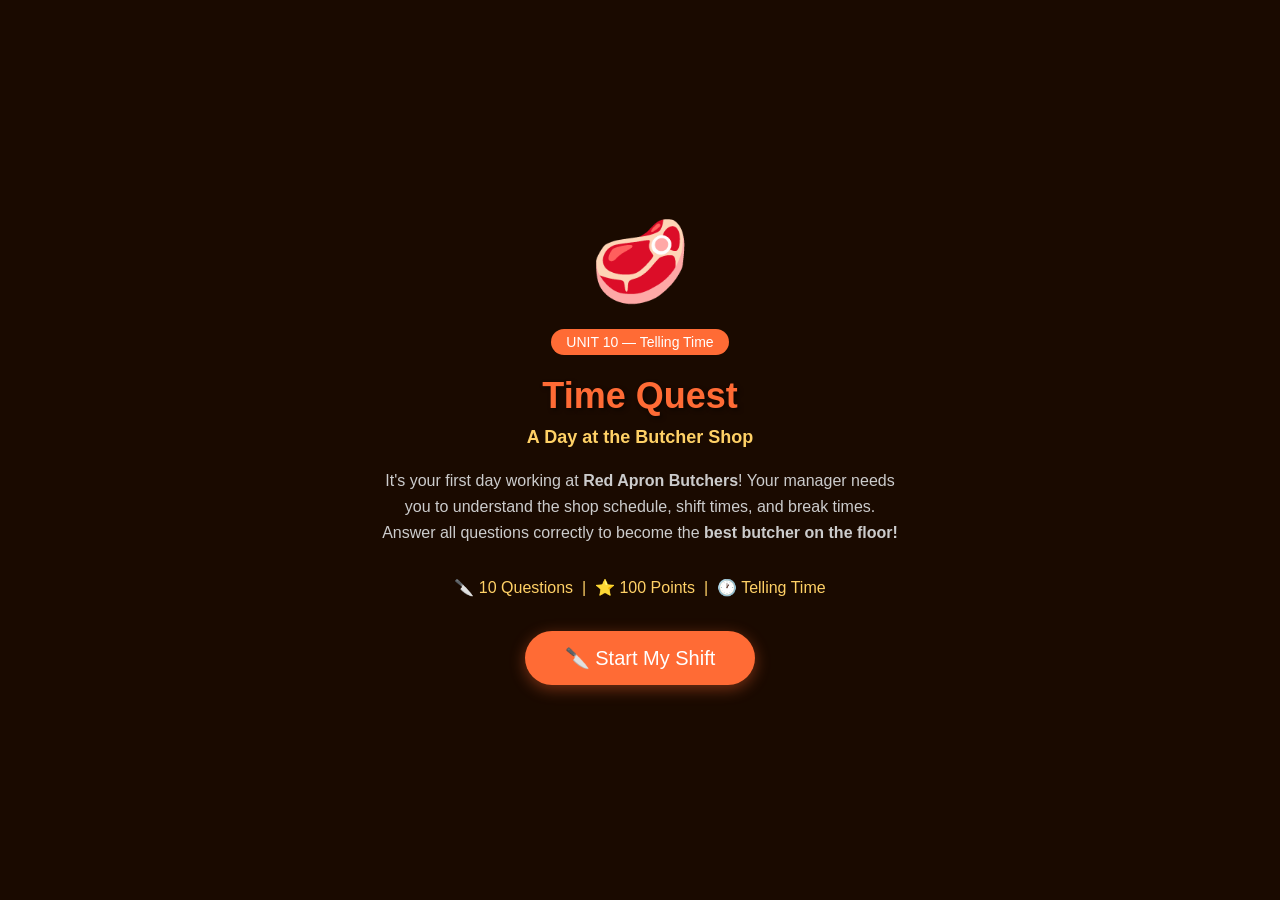
==== index.html @ 3d608dba "Create index.html first" ====
<!DOCTYPE html>
<html lang="en">
<head>
  <meta charset="UTF-8">
  <meta name="viewport" content="width=device-width, initial-scale=1.0">
  <title>Time Quest: The Butcher Shop</title>
  <style>
    * {
      margin: 0;
      padding: 0;
      box-sizing: border-box;
    }

    body {
      font-family: 'Segoe UI', Arial, sans-serif;
      background: #1a0a00;
      min-height: 100vh;
      display: flex;
      align-items: center;
      justify-content: center;
    }

    /* ── START SCREEN ── */
    #start-screen {
      text-align: center;
      color: white;
      padding: 40px;
      max-width: 600px;
    }

    .butcher-icon {
      font-size: 80px;
      margin-bottom: 20px;
      animation: bounce 1.5s infinite;
    }

    @keyframes bounce {
      0%, 100% { transform: translateY(0); }
      50%       { transform: translateY(-10px); }
    }

    #start-screen h1 {
      font-size: 36px;
      color: #ff6b35;
      text-shadow: 2px 2px 4px rgba(0,0,0,0.5);
      margin-bottom: 10px;
    }

    #start-screen h2 {
      font-size: 18px;
      color: #ffd166;
      margin-bottom: 20px;
    }

    .unit-badge {
      background: #ff6b35;
      color: white;
      padding: 5px 15px;
      border-radius: 20px;
      font-size: 14px;
      display: inline-block;
      margin-bottom: 20px;
    }

    #start-screen p {
      font-size: 16px;
      color: #ccc;
      margin-bottom: 30px;
      line-height: 1.6;
    }

    .start-btn {
      background: #ff6b35;
      color: white;
      border: none;
      padding: 15px 40px;
      font-size: 20px;
      border-radius: 30px;
      cursor: pointer;
      transition: all 0.3s;
      box-shadow: 0 4px 15px rgba(255,107,53,0.4);
    }

    .start-btn:hover {
      background: #e85d2a;
      transform: scale(1.05);
    }

    /* ── GAME SCREEN ── */
    #game-screen {
      display: none;
      width: 100%;
      max-width: 750px;
      padding: 20px;
    }

    .top-bar {
      display: flex;
      justify-content: space-between;
      align-items: center;
      margin-bottom: 20px;
    }

    .score-box {
      background: #ff6b35;
      color: white;
      padding: 8px 18px;
      border-radius: 20px;
      font-size: 16px;
      font-weight: bold;
    }

    .progress-box {
      color: #ffd166;
      font-size: 15px;
    }

    /* progress bar */
    .progress-bar-bg {
      width: 100%;
      background: #3d1a00;
      border-radius: 10px;
      height: 10px;
      margin-bottom: 20px;
    }

    .progress-bar-fill {
      height: 10px;
      background: linear-gradient(to right, #ff6b35, #ffd166);
      border-radius: 10px;
      transition: width 0.4s ease;
    }

    /* main card */
    .card {
      background: white;
      border-radius: 20px;
      padding: 30px;
      box-shadow: 0 8px 30px rgba(0,0,0,0.4);
    }

    .scene-label {
      background: #fff3ed;
      color: #ff6b35;
      font-size: 13px;
      font-weight: bold;
      padding: 4px 12px;
      border-radius: 10px;
      display: inline-block;
      margin-bottom: 15px;
      text-transform: uppercase;
      letter-spacing: 1px;
    }

    .scene-title {
      font-size: 22px;
      font-weight: bold;
      color: #1a0a00;
      margin-bottom: 20px;
    }

    /* character dialogue */
    .dialogue-box {
      display: flex;
      align-items: flex-start;
      gap: 15px;
      background: #fff8f5;
      border-left: 5px solid #ff6b35;
      border-radius: 12px;
      padding: 15px 20px;
      margin-bottom: 20px;
    }

    .avatar {
      font-size: 40px;
      flex-shrink: 0;
    }

    .dialogue-content {
      flex: 1;
    }

    .speaker-name {
      font-weight: bold;
      color: #ff6b35;
      font-size: 14px;
      margin-bottom: 5px;
    }

    .dialogue-text {
      font-size: 17px;
      color: #333;
      line-height: 1.5;
    }

    /* question */
    .question-text {
      font-size: 19px;
      font-weight: bold;
      color: #1a0a00;
      margin-bottom: 18px;
    }

    /* options */
    .options-grid {
      display: grid;
      gap: 12px;
    }

    .option-btn {
      background: #f0f4ff;
      border: 2px solid #d0d8f0;
      border-radius: 12px;
      padding: 14px 18px;
      font-size: 16px;
      color: #333;
      cursor: pointer;
      text-align: left;
      transition: all 0.2s;
      display: flex;
      align-items: center;
      gap: 12px;
    }

    .option-btn:hover:not(:disabled) {
      background: #fff3ed;
      border-color: #ff6b35;
      transform: translateX(4px);
    }

    .option-letter {
      background: #d0d8f0;
      color: #555;
      width: 30px;
      height: 30px;
      border-radius: 50%;
      display: flex;
      align-items: center;
      justify-content: center;
      font-weight: bold;
      font-size: 14px;
      flex-shrink: 0;
      transition: all 0.2s;
    }

    .option-btn.correct {
      background: #e8faf0;
      border-color: #22c55e;
    }

    .option-btn.correct .option-letter {
      background: #22c55e;
      color: white;
    }

    .option-btn.wrong {
      background: #fef2f2;
      border-color: #ef4444;
    }

    .option-btn.wrong .option-letter {
      background: #ef4444;
      color: white;
    }

    /* feedback */
    .feedback-box {
      margin-top: 18px;
      padding: 14px 18px;
      border-radius: 12px;
      font-size: 16px;
      font-weight: bold;
      display: none;
    }

    .feedback-box.correct {
      background: #e8faf0;
      color: #16a34a;
      border: 2px solid #22c55e;
    }

    .feedback-box.wrong {
      background: #fef2f2;
      color: #dc2626;
      border: 2px solid #ef4444;
    }

    /* next button */
    .next-btn {
      margin-top: 20px;
      background: #ff6b35;
      color: white;
      border: none;
      padding: 13px 35px;
      font-size: 17px;
      border-radius: 25px;
      cursor: pointer;
      display: none;
      transition: all 0.3s;
      box-shadow: 0 4px 12px rgba(255,107,53,0.3);
    }

    .next-btn:hover {
      background: #e85d2a;
      transform: scale(1.03);
    }

    /* ── FINAL SCREEN ── */
    #final-screen {
      display: none;
      text-align: center;
      color: white;
      padding: 40px 20px;
      max-width: 600px;
    }

    .trophy {
      font-size: 80px;
      margin-bottom: 20px;
    }

    #final-screen h1 {
      font-size: 32px;
      color: #ffd166;
      margin-bottom: 10px;
    }

    .final-score-circle {
      width: 130px;
      height: 130px;
      background: #ff6b35;
      border-radius: 50%;
      display: flex;
      flex-direction: column;
      align-items: center;
      justify-content: center;
      margin: 20px auto;
      box-shadow: 0 4px 20px rgba(255,107,53,0.5);
    }

    .final-score-number {
      font-size: 42px;
      font-weight: bold;
      color: white;
      line-height: 1;
    }

    .final-score-label {
      font-size: 13px;
      color: #ffe0d0;
    }

    .result-message {
      font-size: 20px;
      color: #ffd166;
      margin: 20px 0;
      font-weight: bold;
    }

    .result-detail {
      font-size: 16px;
      color: #ccc;
      margin-bottom: 30px;
      line-height: 1.6;
    }

    .play-again-btn {
      background: #ff6b35;
      color: white;
      border: none;
      padding: 14px 40px;
      font-size: 18px;
      border-radius: 30px;
      cursor: pointer;
      transition: all 0.3s;
      box-shadow: 0 4px 15px rgba(255,107,53,0.4);
    }

    .play-again-btn:hover {
      background: #e85d2a;
      transform: scale(1.05);
    }

    /* star rating */
    .stars {
      font-size: 40px;
      margin: 10px 0;
    }
  </style>
</head>
<body>

  <!-- ══════════════════════════════════
       START SCREEN
  ══════════════════════════════════ -->
  <div id="start-screen">
    <div class="butcher-icon">🥩</div>
    <div class="unit-badge">UNIT 10 — Telling Time</div>
    <h1>Time Quest</h1>
    <h2>A Day at the Butcher Shop</h2>
    <p>
      It's your first day working at <strong>Red Apron Butchers</strong>!
      Your manager needs you to understand the shop schedule,
      shift times, and break times. Answer all questions correctly
      to become the <strong>best butcher on the floor!</strong>
    </p>
    <p style="color:#ffd166; margin-bottom:30px;">
      🔪 10 Questions &nbsp;|&nbsp; ⭐ 100 Points &nbsp;|&nbsp; 🕐 Telling Time
    </p>
    <button class="start-btn" onclick="startGame()">
      🔪 Start My Shift
    </button>
  </div>

  <!-- ══════════════════════════════════
       GAME SCREEN
  ══════════════════════════════════ -->
  <div id="game-screen">
    <div class="top-bar">
      <div class="score-box">⭐ Score: <span id="score-display">0</span></div>
      <div class="progress-box">Question <span id="q-num">1</span> of 10</div>
    </div>
    <div class="progress-bar-bg">
      <div class="progress-bar-fill" id="progress-fill" style="width:0%"></div>
    </div>
    <div class="card">
      <div class="scene-label" id="scene-label"></div>
      <div class="scene-title" id="scene-title"></div>
      <div class="dialogue-box">
        <div class="avatar" id="avatar"></div>
        <div class="dialogue-content">
          <div class="speaker-name" id="speaker-name"></div>
          <div class="dialogue-text" id="dialogue-text"></div>
        </div>
      </div>
      <div class="question-text" id="question-text"></div>
      <div class="options-grid" id="options-container"></div>
      <div class="feedback-box" id="feedback-box"></div>
      <button class="next-btn" id="next-btn" onclick="nextQuestion()">
        Next ➜
      </button>
    </div>
  </div>

  <!-- ══════════════════════════════════
       FINAL SCREEN
  ══════════════════════════════════ -->
  <div id="final-screen">
    <div class="trophy" id="trophy-icon">🏆</div>
    <h1>Shift Complete!</h1>
    <div class="stars" id="stars-display"></div>
    <div class="final-score-circle">
      <div class="final-score-number" id="final-score-number">0</div>
      <div class="final-score-label">out of 100</div>
    </div>
    <div class="result-message" id="result-message"></div>
    <div class="result-detail" id="result-detail"></div>
    <button class="play-again-btn" onclick="restartGame()">
      🔄 Work Another Shift
    </button>
  </div>

  <!-- ══════════════════════════════════
       JAVASCRIPT
  ══════════════════════════════════ -->
  <script>
    const gameData = [
      {
        sceneLabel: "🔪 Scene 1 — Arriving at Work",
        title: "Your First Morning",
        avatar: "👨‍🍳",
        speaker: "Manager Dave",
        dialogue: "Good morning! What time do you start your shift today?",
        question: "Choose the BEST answer.",
        options: [
          "I start at six o'clock in the morning.",
          "I start very early time.",
          "I start at the butcher shop.",
          "I am starting now please."
        ],
        correct: 0,
        feedbackCorrect: "✅ Great answer! Always say the time clearly.",
        feedbackWrong: "❌ Not quite. Say the time clearly: 'I start at six o'clock in the morning.'"
      },
      {
        sceneLabel: "🔪 Scene 2 — End of Shift",
        title: "Planning Your Day",
        avatar: "👨‍🍳",
        speaker: "Manager Dave",
        dialogue: "You start at six o'clock. You finish at two thirty in the afternoon. How long is your shift?",
        question: "How long is the shift?",
        options: [
          "Six hours",
          "Eight hours and thirty minutes",
          "Ten hours",
          "Two hours"
        ],
        correct: 1,
        feedbackCorrect: "✅ Correct! From 6:00 AM to 2:30 PM is eight and a half hours.",
        feedbackWrong: "❌ Count again. From 6:00 AM to 2:30 PM is eight hours and thirty minutes."
      },
      {
        sceneLabel: "☕ Scene 3 — Break Time",
        title: "First Break",
        avatar: "👩‍🍳",
        speaker: "Coworker Lisa",
        dialogue: "Hey! What time is our first break?",
        question: "Choose the BEST answer.",
        options: [
          "Our break is very nice.",
          "We have a break at nine thirty.",
          "Break at work now.",
          "I don't know the break."
        ],
        correct: 1,
        feedbackCorrect: "✅ Perfect! 'We have a break at nine thirty' is very clear.",
        feedbackWrong: "❌ Try again. Say: 'We have a break at nine thirty.'"
      },
      {
        sceneLabel: "☕ Scene 4 — Break Length",
        title: "How Long Is the Break?",
        avatar: "👩‍🍳",
        speaker: "Coworker Lisa",
        dialogue: "How long is the break?",
        question: "Choose the BEST answer.",
        options: [
          "The break is very short.",
          "Break is fifteen minutes long.",
          "It is fifteen minutes.",
          "I finish break now."
        ],
        correct: 2,
        feedbackCorrect: "✅ Correct! 'It is fifteen minutes' is the best answer.",
        feedbackWrong: "❌ The best answer is: 'It is fifteen minutes.'"
      },
      {
        sceneLabel: "🍖 Scene 5 — Lunch Break",
        title: "Lunchtime Schedule",
        avatar: "👨‍🍳",
        speaker: "Manager Dave",
        dialogue: "Lunch break starts at twelve o'clock. It is thirty minutes. What time do you go back to work?",
        question: "What time does lunch finish?",
        options: [
          "Twelve thirty",
          "One o'clock",
          "Twelve fifteen",
          "Two o'clock"
        ],
        correct: 0,
        feedbackCorrect: "✅ That's right! 12:00 plus 30 minutes is twelve thirty.",
        feedbackWrong: "❌ Think again. 12:00 plus 30 minutes is twelve thirty."
      },
      {
        sceneLabel: "🕐 Scene 6 — Time Vocabulary",
        title: "Reading the Clock",
        avatar: "📋",
        speaker: "Shop Sign",
        dialogue: "The shop opens at half past seven in the morning.",
        question: "What time does the shop open?",
        options: [
          "7:15",
          "7:45",
          "7:30",
          "8:00"
        ],
        correct: 2,
        feedbackCorrect: "✅ Correct! Half past seven means 7:30.",
        feedbackWrong: "❌ Remember: half past seven = 7:30."
      },
      {
        sceneLabel: "🕐 Scene 7 — Time Vocabulary",
        title: "Closing Time",
        avatar: "📋",
        speaker: "Shop Sign",
        dialogue: "The butcher shop closes at quarter to six in the evening.",
        question: "What time does the shop close?",
        options: [
          "6:15",
          "5:45",
          "6:45",
          "5:15"
        ],
        correct: 1,
        feedbackCorrect: "✅ Correct! Quarter to six means 5:45.",
        feedbackWrong: "❌ Remember: quarter to six = 5:45. (15 minutes before 6:00)"
      },
      {
        sceneLabel: "⏰ Scene 8 — Being On Time",
        title: "Don't Be Late!",
        avatar: "👨‍🍳",
        speaker: "Manager Dave",
        dialogue: "Please do not be late tomorrow. The morning shift starts at six o'clock sharp.",
        question: "What is the BEST reply?",
        options: [
          "Don't worry, I am always on time.",
          "OK I come maybe.",
          "Six is very early time.",
          "I will try to come."
        ],
        correct: 0,
        feedbackCorrect: "✅ Excellent! 'Don't worry, I am always on time' sounds very professional.",
        feedbackWrong: "❌ The best reply is: 'Don't worry, I am always on time.'"
      },
      {
        sceneLabel: "🔄 Scene 9 — Afternoon Shift",
        title: "Shift Change",
        avatar: "👩‍🍳",
        speaker: "Coworker Lisa",
        dialogue: "I work the afternoon shift today. I start at two thirty and finish at ten o'clock at night.",
        question: "What shift does Lisa work?",
        options: [
          "Morning shift",
          "Night shift",
          "Afternoon shift",
          "Overtime shift"
        ],
        correct: 2,
        feedbackCorrect: "✅ Correct! Lisa works the afternoon shift.",
        feedbackWrong: "❌ Listen carefully. Lisa said 'I work the afternoon shift.'"
      },
      {
        sceneLabel: "💪 Scene 10 — Overtime",
        title: "Working Extra Hours",
        avatar: "👨‍🍳",
        speaker: "Manager Dave",
        dialogue: "We are very busy today. Can you work overtime? You finish at two thirty, but can you stay until four o'clock?",
        question: "How much overtime will you work?",
        options: [
          "Thirty minutes",
          "Two hours",
          "One hour",
          "One hour and thirty minutes"
        ],
        correct: 3,
        feedbackCorrect: "✅ Correct! From 2:30 to 4:00 is one hour and thirty minutes of overtime.",
        feedbackWrong: "❌ Count again. From 2:30 PM to 4:00 PM is one hour and thirty minutes."
      }
    ];

    let currentQuestion = 0;
    let score = 0;

    function startGame() {
      document.getElementById("start-screen").style.display = "none";
      document.getElementById("game-screen").style.display = "block";
      loadQuestion();
    }

    function loadQuestion() {
      const data = gameData[currentQuestion];

      // update top bar
      document.getElementById("score-display").textContent = score;
      document.getElementById("q-num").textContent = currentQuestion + 1;
      document.getElementById("progress-fill").style.width =
        (currentQuestion / gameData.length * 100) + "%";

      // fill card
      document.getElementById("scene-label").textContent = data.sceneLabel;
      document.getElementById("scene-title").textContent = data.title;
      document.getElementById("avatar").textContent = data.avatar;
      document.getElementById("speaker-name").textContent = data.speaker;
      document.getElementById("dialogue-text").textContent = data.dialogue;
      document.getElementById("question-text").textContent = data.question;

      // clear old state
      document.getElementById("feedback-box").style.display = "none";
      document.getElementById("feedback-box").className = "feedback-box";
      document.getElementById("next-btn").style.display = "none";

      // build options
      const container = document.getElementById("options-container");
      container.innerHTML = "";
      const letters = ["A", "B", "C", "D"];
      data.options.forEach((opt, i) => {
        const btn = document.createElement("button");
        btn.className = "option-btn";
        btn.innerHTML = `
          <span class="option-letter">${letters[i]}</span>
          <span>${opt}</span>
        `;
        btn.onclick = () => checkAnswer(i);
        container.appendChild(btn);
      });
    }

    function checkAnswer(selected) {
      const data = gameData[currentQuestion];
      const buttons = document.querySelectorAll(".option-btn");

      // disable all buttons
      buttons.forEach(btn => btn.disabled = true);

      // highlight correct and wrong
      buttons[data.correct].classList.add("correct");
      if (selected !== data.correct) {
        buttons[selected].classList.add("wrong");
      }

      // feedback
      const feedbackBox = document.getElementById("feedback-box");
      feedbackBox.style.display = "block";

      if (selected === data.correct) {
        feedbackBox.textContent = data.feedbackCorrect;
        feedbackBox.className = "feedback-box correct";
        score += 10;
        document.getElementById("score-display").textContent = score;
      } else {
        feedbackBox.textContent = data.feedbackWrong;
        feedbackBox.className = "feedback-box wrong";
      }

      // show next button
      document.getElementById("next-btn").style.display = "inline-block";

      // last question label
      if (currentQuestion === gameData.length - 1) {
        document.getElementById("next-btn").textContent = "See My Results 🏆";
      } else {
        document.getElementById("next-btn").textContent = "Next ➜";
      }
    }

    function nextQuestion() {
      currentQuestion++;
      if (currentQuestion < gameData.length) {
        loadQuestion();
      } else {
        showFinalScreen();
      }
    }

    function showFinalScreen() {
      document.getElementById("game-screen").style.display = "none";
      document.getElementById("final-screen").style.display = "block";

      document.getElementById("final-score-number").textContent = score;

      let trophy, stars, message, detail;

      if (score === 100) {
        trophy   = "🏆";
        stars    = "⭐⭐⭐";
        message  = "Perfect Score! You are the Master Butcher!";
        detail   = "You know all your shift times, break times, and time expressions perfectly. Your manager is very impressed!";
      } else if (score >= 80) {
        trophy   = "🥇";
        stars    = "⭐⭐⭐";
        message  = "Excellent! You are always on time!";
        detail   = "Great work! You understand shift times and time expressions very well. Keep it up!";
      } else if (score >= 60) {
        trophy   = "🥈";
        stars    = "⭐⭐";
        message  = "Good job! You are getting better!";
        detail   = "You know most of the time vocabulary. Review 'half past', 'quarter to', and break times.";
      } else if (score >= 40) {
        trophy   = "🥉";
        stars    = "⭐";
        message  = "Keep practicing! You can do it!";
        detail   = "Review the time expressions in Unit 10. Pay attention to o'clock, half past, and quarter to.";
      } else {
        trophy   = "🔪";
        stars    = "";
        message  = "Don't give up! Try again!";
        detail   = "Go back and study Unit 10 time expressions. Then play again — you will improve!";
      }

      document.getElementById("trophy-icon").textContent   = trophy;
      document.getElementById("stars-display").textContent = stars;
      document.getElementById("result-message").textContent = message;
      document.getElementById("result-detail").textContent  = detail;
    }

    function restartGame() {
      currentQuestion = 0;
      score           = 0;
      document.getElementById("final-screen").style.display  = "none";
      document.getElementById("game-screen").style.display   = "block";
      loadQuestion();
    }
  </script>
</body>
</html>
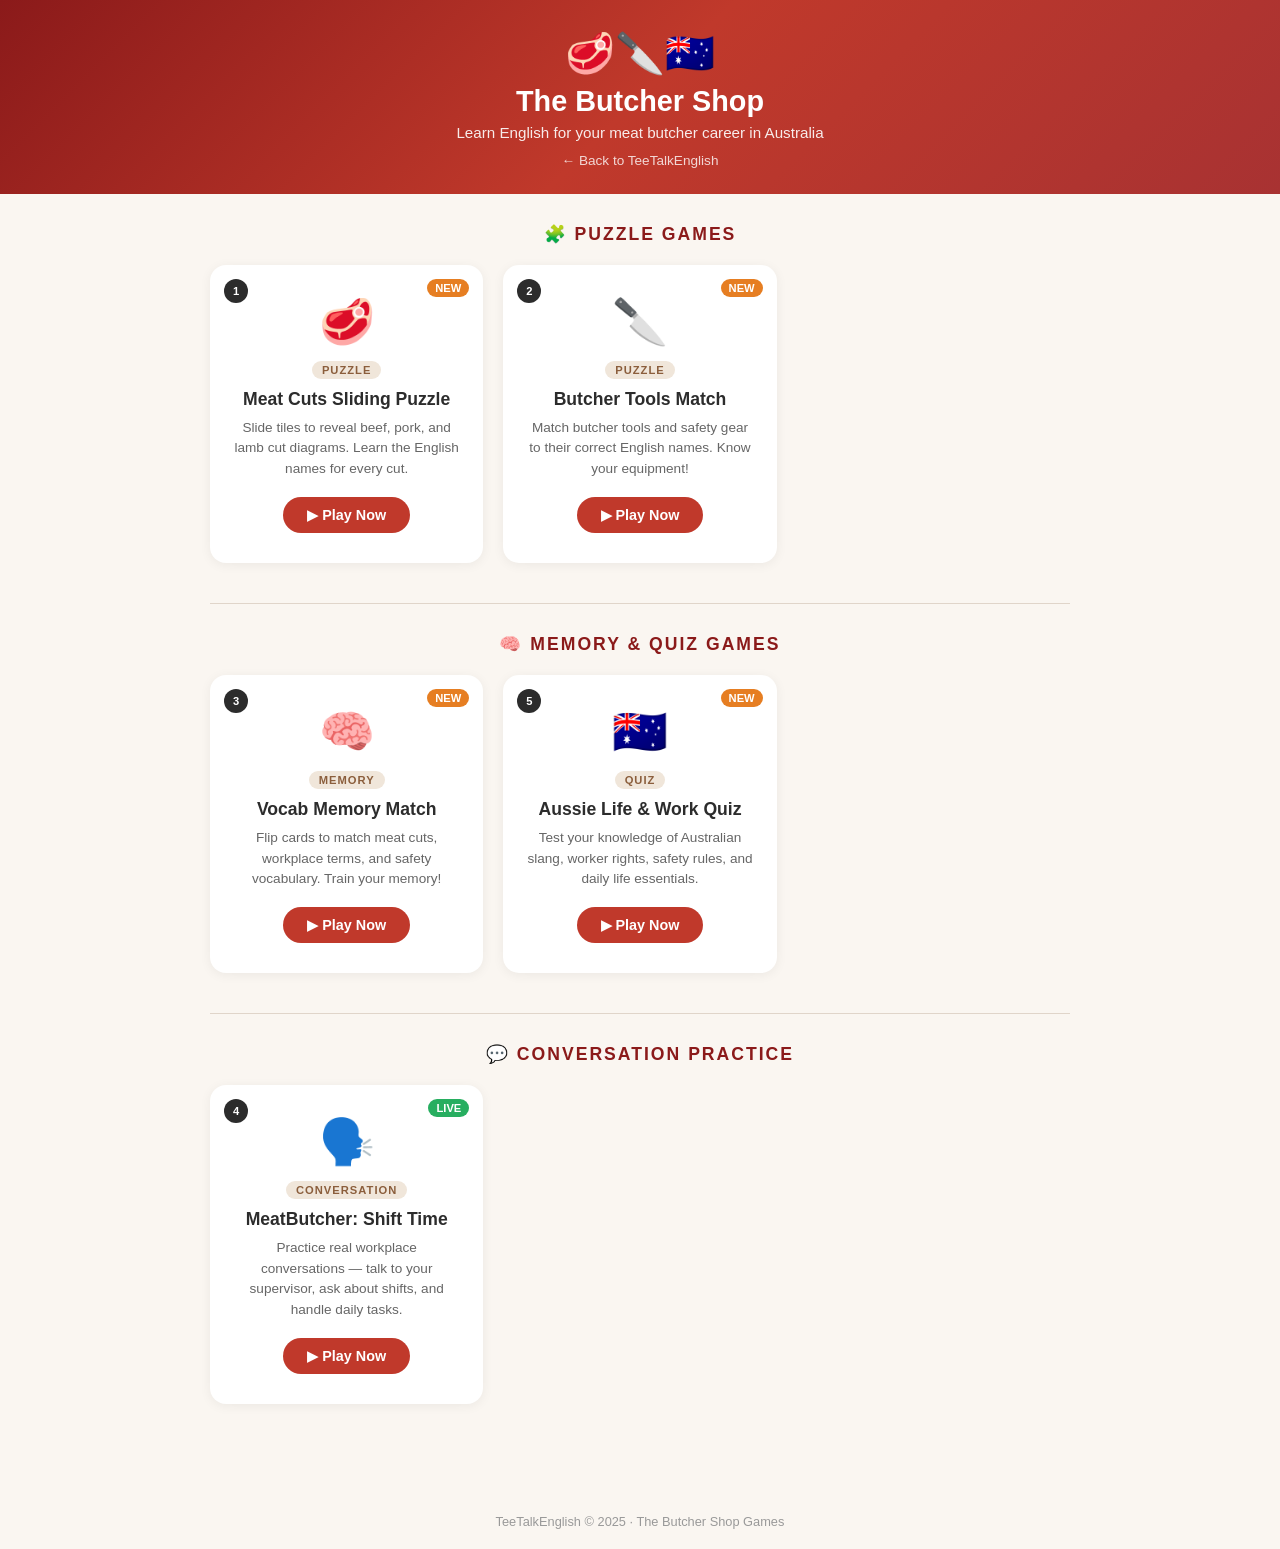
==== commit 031b0865: "add game1 meat cut beef pork lamb" ====
--- a/index.html
+++ b/index.html
@@ -3,782 +3,105 @@
 <head>
   <meta charset="UTF-8">
   <meta name="viewport" content="width=device-width, initial-scale=1.0">
-  <title>Time Quest: The Butcher Shop</title>
-  <style>
-    * {
-      margin: 0;
-      padding: 0;
-      box-sizing: border-box;
-    }
-
-    body {
-      font-family: 'Segoe UI', Arial, sans-serif;
-      background: #1a0a00;
-      min-height: 100vh;
-      display: flex;
-      align-items: center;
-      justify-content: center;
-    }
-
-    /* ── START SCREEN ── */
-    #start-screen {
-      text-align: center;
-      color: white;
-      padding: 40px;
-      max-width: 600px;
-    }
-
-    .butcher-icon {
-      font-size: 80px;
-      margin-bottom: 20px;
-      animation: bounce 1.5s infinite;
-    }
-
-    @keyframes bounce {
-      0%, 100% { transform: translateY(0); }
-      50%       { transform: translateY(-10px); }
-    }
-
-    #start-screen h1 {
-      font-size: 36px;
-      color: #ff6b35;
-      text-shadow: 2px 2px 4px rgba(0,0,0,0.5);
-      margin-bottom: 10px;
-    }
-
-    #start-screen h2 {
-      font-size: 18px;
-      color: #ffd166;
-      margin-bottom: 20px;
-    }
-
-    .unit-badge {
-      background: #ff6b35;
-      color: white;
-      padding: 5px 15px;
-      border-radius: 20px;
-      font-size: 14px;
-      display: inline-block;
-      margin-bottom: 20px;
-    }
-
-    #start-screen p {
-      font-size: 16px;
-      color: #ccc;
-      margin-bottom: 30px;
-      line-height: 1.6;
-    }
-
-    .start-btn {
-      background: #ff6b35;
-      color: white;
-      border: none;
-      padding: 15px 40px;
-      font-size: 20px;
-      border-radius: 30px;
-      cursor: pointer;
-      transition: all 0.3s;
-      box-shadow: 0 4px 15px rgba(255,107,53,0.4);
-    }
-
-    .start-btn:hover {
-      background: #e85d2a;
-      transform: scale(1.05);
-    }
-
-    /* ── GAME SCREEN ── */
-    #game-screen {
-      display: none;
-      width: 100%;
-      max-width: 750px;
-      padding: 20px;
-    }
-
-    .top-bar {
-      display: flex;
-      justify-content: space-between;
-      align-items: center;
-      margin-bottom: 20px;
-    }
-
-    .score-box {
-      background: #ff6b35;
-      color: white;
-      padding: 8px 18px;
-      border-radius: 20px;
-      font-size: 16px;
-      font-weight: bold;
-    }
-
-    .progress-box {
-      color: #ffd166;
-      font-size: 15px;
-    }
-
-    /* progress bar */
-    .progress-bar-bg {
-      width: 100%;
-      background: #3d1a00;
-      border-radius: 10px;
-      height: 10px;
-      margin-bottom: 20px;
-    }
-
-    .progress-bar-fill {
-      height: 10px;
-      background: linear-gradient(to right, #ff6b35, #ffd166);
-      border-radius: 10px;
-      transition: width 0.4s ease;
-    }
-
-    /* main card */
-    .card {
-      background: white;
-      border-radius: 20px;
-      padding: 30px;
-      box-shadow: 0 8px 30px rgba(0,0,0,0.4);
-    }
-
-    .scene-label {
-      background: #fff3ed;
-      color: #ff6b35;
-      font-size: 13px;
-      font-weight: bold;
-      padding: 4px 12px;
-      border-radius: 10px;
-      display: inline-block;
-      margin-bottom: 15px;
-      text-transform: uppercase;
-      letter-spacing: 1px;
-    }
-
-    .scene-title {
-      font-size: 22px;
-      font-weight: bold;
-      color: #1a0a00;
-      margin-bottom: 20px;
-    }
-
-    /* character dialogue */
-    .dialogue-box {
-      display: flex;
-      align-items: flex-start;
-      gap: 15px;
-      background: #fff8f5;
-      border-left: 5px solid #ff6b35;
-      border-radius: 12px;
-      padding: 15px 20px;
-      margin-bottom: 20px;
-    }
-
-    .avatar {
-      font-size: 40px;
-      flex-shrink: 0;
-    }
-
-    .dialogue-content {
-      flex: 1;
-    }
-
-    .speaker-name {
-      font-weight: bold;
-      color: #ff6b35;
-      font-size: 14px;
-      margin-bottom: 5px;
-    }
-
-    .dialogue-text {
-      font-size: 17px;
-      color: #333;
-      line-height: 1.5;
-    }
-
-    /* question */
-    .question-text {
-      font-size: 19px;
-      font-weight: bold;
-      color: #1a0a00;
-      margin-bottom: 18px;
-    }
-
-    /* options */
-    .options-grid {
-      display: grid;
-      gap: 12px;
-    }
-
-    .option-btn {
-      background: #f0f4ff;
-      border: 2px solid #d0d8f0;
-      border-radius: 12px;
-      padding: 14px 18px;
-      font-size: 16px;
-      color: #333;
-      cursor: pointer;
-      text-align: left;
-      transition: all 0.2s;
-      display: flex;
-      align-items: center;
-      gap: 12px;
-    }
-
-    .option-btn:hover:not(:disabled) {
-      background: #fff3ed;
-      border-color: #ff6b35;
-      transform: translateX(4px);
-    }
-
-    .option-letter {
-      background: #d0d8f0;
-      color: #555;
-      width: 30px;
-      height: 30px;
-      border-radius: 50%;
-      display: flex;
-      align-items: center;
-      justify-content: center;
-      font-weight: bold;
-      font-size: 14px;
-      flex-shrink: 0;
-      transition: all 0.2s;
-    }
-
-    .option-btn.correct {
-      background: #e8faf0;
-      border-color: #22c55e;
-    }
-
-    .option-btn.correct .option-letter {
-      background: #22c55e;
-      color: white;
-    }
-
-    .option-btn.wrong {
-      background: #fef2f2;
-      border-color: #ef4444;
-    }
-
-    .option-btn.wrong .option-letter {
-      background: #ef4444;
-      color: white;
-    }
-
-    /* feedback */
-    .feedback-box {
-      margin-top: 18px;
-      padding: 14px 18px;
-      border-radius: 12px;
-      font-size: 16px;
-      font-weight: bold;
-      display: none;
-    }
-
-    .feedback-box.correct {
-      background: #e8faf0;
-      color: #16a34a;
-      border: 2px solid #22c55e;
-    }
-
-    .feedback-box.wrong {
-      background: #fef2f2;
-      color: #dc2626;
-      border: 2px solid #ef4444;
-    }
-
-    /* next button */
-    .next-btn {
-      margin-top: 20px;
-      background: #ff6b35;
-      color: white;
-      border: none;
-      padding: 13px 35px;
-      font-size: 17px;
-      border-radius: 25px;
-      cursor: pointer;
-      display: none;
-      transition: all 0.3s;
-      box-shadow: 0 4px 12px rgba(255,107,53,0.3);
-    }
-
-    .next-btn:hover {
-      background: #e85d2a;
-      transform: scale(1.03);
-    }
-
-    /* ── FINAL SCREEN ── */
-    #final-screen {
-      display: none;
-      text-align: center;
-      color: white;
-      padding: 40px 20px;
-      max-width: 600px;
-    }
-
-    .trophy {
-      font-size: 80px;
-      margin-bottom: 20px;
-    }
-
-    #final-screen h1 {
-      font-size: 32px;
-      color: #ffd166;
-      margin-bottom: 10px;
-    }
-
-    .final-score-circle {
-      width: 130px;
-      height: 130px;
-      background: #ff6b35;
-      border-radius: 50%;
-      display: flex;
-      flex-direction: column;
-      align-items: center;
-      justify-content: center;
-      margin: 20px auto;
-      box-shadow: 0 4px 20px rgba(255,107,53,0.5);
-    }
-
-    .final-score-number {
-      font-size: 42px;
-      font-weight: bold;
-      color: white;
-      line-height: 1;
-    }
-
-    .final-score-label {
-      font-size: 13px;
-      color: #ffe0d0;
-    }
-
-    .result-message {
-      font-size: 20px;
-      color: #ffd166;
-      margin: 20px 0;
-      font-weight: bold;
-    }
-
-    .result-detail {
-      font-size: 16px;
-      color: #ccc;
-      margin-bottom: 30px;
-      line-height: 1.6;
-    }
-
-    .play-again-btn {
-      background: #ff6b35;
-      color: white;
-      border: none;
-      padding: 14px 40px;
-      font-size: 18px;
-      border-radius: 30px;
-      cursor: pointer;
-      transition: all 0.3s;
-      box-shadow: 0 4px 15px rgba(255,107,53,0.4);
-    }
-
-    .play-again-btn:hover {
-      background: #e85d2a;
-      transform: scale(1.05);
-    }
-
-    /* star rating */
-    .stars {
-      font-size: 40px;
-      margin: 10px 0;
-    }
-  </style>
+  <title>🥩 The Butcher Shop – TeeTalkEnglish</title>
+  <link rel="stylesheet" href="style.css">
 </head>
 <body>
 
-  <!-- ══════════════════════════════════
-       START SCREEN
-  ══════════════════════════════════ -->
-  <div id="start-screen">
-    <div class="butcher-icon">🥩</div>
-    <div class="unit-badge">UNIT 10 — Telling Time</div>
-    <h1>Time Quest</h1>
-    <h2>A Day at the Butcher Shop</h2>
-    <p>
-      It's your first day working at <strong>Red Apron Butchers</strong>!
-      Your manager needs you to understand the shop schedule,
-      shift times, and break times. Answer all questions correctly
-      to become the <strong>best butcher on the floor!</strong>
-    </p>
-    <p style="color:#ffd166; margin-bottom:30px;">
-      🔪 10 Questions &nbsp;|&nbsp; ⭐ 100 Points &nbsp;|&nbsp; 🕐 Telling Time
-    </p>
-    <button class="start-btn" onclick="startGame()">
-      🔪 Start My Shift
-    </button>
+  <!-- ============ HEADER ============ -->
+  <div class="header">
+    <span class="header-emoji">🥩🔪🇦🇺</span>
+    <h1>The Butcher Shop</h1>
+    <p>Learn English for your meat butcher career in Australia</p>
+    <a href="https://teetalkenglish.github.io/" class="back-link">← Back to TeeTalkEnglish</a>
   </div>
 
-  <!-- ══════════════════════════════════
-       GAME SCREEN
-  ══════════════════════════════════ -->
-  <div id="game-screen">
-    <div class="top-bar">
-      <div class="score-box">⭐ Score: <span id="score-display">0</span></div>
-      <div class="progress-box">Question <span id="q-num">1</span> of 10</div>
+  <!-- ============ MAIN CONTENT ============ -->
+  <div class="container">
+
+    <!-- PUZZLE GAMES -->
+    <p class="section-title">🧩 Puzzle Games</p>
+    <div class="game-grid">
+
+      <!-- GAME 1 -->
+      <div class="game-card">
+        <span class="card-number">1</span>
+        <span class="card-badge new">NEW</span>
+        <span class="card-emoji">🥩</span>
+        <span class="card-type">Puzzle</span>
+        <h3>Meat Cuts Sliding Puzzle</h3>
+        <p>Slide tiles to reveal beef, pork, and lamb cut diagrams. Learn the English names for every cut.</p>
+        <a href="game1-meat-cut-puzzle/" class="btn-play">▶ Play Now</a>
+      </div>
+
+      <!-- GAME 2 -->
+      <div class="game-card">
+        <span class="card-number">2</span>
+        <span class="card-badge new">NEW</span>
+        <span class="card-emoji">🔪</span>
+        <span class="card-type">Puzzle</span>
+        <h3>Butcher Tools Match</h3>
+        <p>Match butcher tools and safety gear to their correct English names. Know your equipment!</p>
+        <a href="game2-tools-match/" class="btn-play">▶ Play Now</a>
+      </div>
+
     </div>
-    <div class="progress-bar-bg">
-      <div class="progress-bar-fill" id="progress-fill" style="width:0%"></div>
+
+    <div class="divider"></div>
+
+    <!-- MEMORY GAMES -->
+    <p class="section-title">🧠 Memory & Quiz Games</p>
+    <div class="game-grid">
+
+      <!-- GAME 3 -->
+      <div class="game-card">
+        <span class="card-number">3</span>
+        <span class="card-badge new">NEW</span>
+        <span class="card-emoji">🧠</span>
+        <span class="card-type">Memory</span>
+        <h3>Vocab Memory Match</h3>
+        <p>Flip cards to match meat cuts, workplace terms, and safety vocabulary. Train your memory!</p>
+        <a href="game3-vocab-memory/" class="btn-play">▶ Play Now</a>
+      </div>
+
+      <!-- GAME 5 -->
+      <div class="game-card">
+        <span class="card-number">5</span>
+        <span class="card-badge new">NEW</span>
+        <span class="card-emoji">🇦🇺</span>
+        <span class="card-type">Quiz</span>
+        <h3>Aussie Life & Work Quiz</h3>
+        <p>Test your knowledge of Australian slang, worker rights, safety rules, and daily life essentials.</p>
+        <a href="game5-aussie-quiz/" class="btn-play">▶ Play Now</a>
+      </div>
+
     </div>
-    <div class="card">
-      <div class="scene-label" id="scene-label"></div>
-      <div class="scene-title" id="scene-title"></div>
-      <div class="dialogue-box">
-        <div class="avatar" id="avatar"></div>
-        <div class="dialogue-content">
-          <div class="speaker-name" id="speaker-name"></div>
-          <div class="dialogue-text" id="dialogue-text"></div>
-        </div>
+
+    <div class="divider"></div>
+
+    <!-- CONVERSATION GAME -->
+    <p class="section-title">💬 Conversation Practice</p>
+    <div class="game-grid">
+
+      <!-- GAME 4 -->
+      <div class="game-card">
+        <span class="card-number">4</span>
+        <span class="card-badge live">LIVE</span>
+        <span class="card-emoji">🗣️</span>
+        <span class="card-type">Conversation</span>
+        <h3>MeatButcher: Shift Time</h3>
+        <p>Practice real workplace conversations — talk to your supervisor, ask about shifts, and handle daily tasks.</p>
+        <a href="game4-shifttime/" class="btn-play">▶ Play Now</a>
       </div>
-      <div class="question-text" id="question-text"></div>
-      <div class="options-grid" id="options-container"></div>
-      <div class="feedback-box" id="feedback-box"></div>
-      <button class="next-btn" id="next-btn" onclick="nextQuestion()">
-        Next ➜
-      </button>
+
     </div>
+
   </div>
 
-  <!-- ══════════════════════════════════
-       FINAL SCREEN
-  ══════════════════════════════════ -->
-  <div id="final-screen">
-    <div class="trophy" id="trophy-icon">🏆</div>
-    <h1>Shift Complete!</h1>
-    <div class="stars" id="stars-display"></div>
-    <div class="final-score-circle">
-      <div class="final-score-number" id="final-score-number">0</div>
-      <div class="final-score-label">out of 100</div>
-    </div>
-    <div class="result-message" id="result-message"></div>
-    <div class="result-detail" id="result-detail"></div>
-    <button class="play-again-btn" onclick="restartGame()">
-      🔄 Work Another Shift
-    </button>
+  <!-- ============ FOOTER ============ -->
+  <div class="footer">
+    TeeTalkEnglish © 2025 · The Butcher Shop Games
   </div>
 
-  <!-- ══════════════════════════════════
-       JAVASCRIPT
-  ══════════════════════════════════ -->
-  <script>
-    const gameData = [
-      {
-        sceneLabel: "🔪 Scene 1 — Arriving at Work",
-        title: "Your First Morning",
-        avatar: "👨‍🍳",
-        speaker: "Manager Dave",
-        dialogue: "Good morning! What time do you start your shift today?",
-        question: "Choose the BEST answer.",
-        options: [
-          "I start at six o'clock in the morning.",
-          "I start very early time.",
-          "I start at the butcher shop.",
-          "I am starting now please."
-        ],
-        correct: 0,
-        feedbackCorrect: "✅ Great answer! Always say the time clearly.",
-        feedbackWrong: "❌ Not quite. Say the time clearly: 'I start at six o'clock in the morning.'"
-      },
-      {
-        sceneLabel: "🔪 Scene 2 — End of Shift",
-        title: "Planning Your Day",
-        avatar: "👨‍🍳",
-        speaker: "Manager Dave",
-        dialogue: "You start at six o'clock. You finish at two thirty in the afternoon. How long is your shift?",
-        question: "How long is the shift?",
-        options: [
-          "Six hours",
-          "Eight hours and thirty minutes",
-          "Ten hours",
-          "Two hours"
-        ],
-        correct: 1,
-        feedbackCorrect: "✅ Correct! From 6:00 AM to 2:30 PM is eight and a half hours.",
-        feedbackWrong: "❌ Count again. From 6:00 AM to 2:30 PM is eight hours and thirty minutes."
-      },
-      {
-        sceneLabel: "☕ Scene 3 — Break Time",
-        title: "First Break",
-        avatar: "👩‍🍳",
-        speaker: "Coworker Lisa",
-        dialogue: "Hey! What time is our first break?",
-        question: "Choose the BEST answer.",
-        options: [
-          "Our break is very nice.",
-          "We have a break at nine thirty.",
-          "Break at work now.",
-          "I don't know the break."
-        ],
-        correct: 1,
-        feedbackCorrect: "✅ Perfect! 'We have a break at nine thirty' is very clear.",
-        feedbackWrong: "❌ Try again. Say: 'We have a break at nine thirty.'"
-      },
-      {
-        sceneLabel: "☕ Scene 4 — Break Length",
-        title: "How Long Is the Break?",
-        avatar: "👩‍🍳",
-        speaker: "Coworker Lisa",
-        dialogue: "How long is the break?",
-        question: "Choose the BEST answer.",
-        options: [
-          "The break is very short.",
-          "Break is fifteen minutes long.",
-          "It is fifteen minutes.",
-          "I finish break now."
-        ],
-        correct: 2,
-        feedbackCorrect: "✅ Correct! 'It is fifteen minutes' is the best answer.",
-        feedbackWrong: "❌ The best answer is: 'It is fifteen minutes.'"
-      },
-      {
-        sceneLabel: "🍖 Scene 5 — Lunch Break",
-        title: "Lunchtime Schedule",
-        avatar: "👨‍🍳",
-        speaker: "Manager Dave",
-        dialogue: "Lunch break starts at twelve o'clock. It is thirty minutes. What time do you go back to work?",
-        question: "What time does lunch finish?",
-        options: [
-          "Twelve thirty",
-          "One o'clock",
-          "Twelve fifteen",
-          "Two o'clock"
-        ],
-        correct: 0,
-        feedbackCorrect: "✅ That's right! 12:00 plus 30 minutes is twelve thirty.",
-        feedbackWrong: "❌ Think again. 12:00 plus 30 minutes is twelve thirty."
-      },
-      {
-        sceneLabel: "🕐 Scene 6 — Time Vocabulary",
-        title: "Reading the Clock",
-        avatar: "📋",
-        speaker: "Shop Sign",
-        dialogue: "The shop opens at half past seven in the morning.",
-        question: "What time does the shop open?",
-        options: [
-          "7:15",
-          "7:45",
-          "7:30",
-          "8:00"
-        ],
-        correct: 2,
-        feedbackCorrect: "✅ Correct! Half past seven means 7:30.",
-        feedbackWrong: "❌ Remember: half past seven = 7:30."
-      },
-      {
-        sceneLabel: "🕐 Scene 7 — Time Vocabulary",
-        title: "Closing Time",
-        avatar: "📋",
-        speaker: "Shop Sign",
-        dialogue: "The butcher shop closes at quarter to six in the evening.",
-        question: "What time does the shop close?",
-        options: [
-          "6:15",
-          "5:45",
-          "6:45",
-          "5:15"
-        ],
-        correct: 1,
-        feedbackCorrect: "✅ Correct! Quarter to six means 5:45.",
-        feedbackWrong: "❌ Remember: quarter to six = 5:45. (15 minutes before 6:00)"
-      },
-      {
-        sceneLabel: "⏰ Scene 8 — Being On Time",
-        title: "Don't Be Late!",
-        avatar: "👨‍🍳",
-        speaker: "Manager Dave",
-        dialogue: "Please do not be late tomorrow. The morning shift starts at six o'clock sharp.",
-        question: "What is the BEST reply?",
-        options: [
-          "Don't worry, I am always on time.",
-          "OK I come maybe.",
-          "Six is very early time.",
-          "I will try to come."
-        ],
-        correct: 0,
-        feedbackCorrect: "✅ Excellent! 'Don't worry, I am always on time' sounds very professional.",
-        feedbackWrong: "❌ The best reply is: 'Don't worry, I am always on time.'"
-      },
-      {
-        sceneLabel: "🔄 Scene 9 — Afternoon Shift",
-        title: "Shift Change",
-        avatar: "👩‍🍳",
-        speaker: "Coworker Lisa",
-        dialogue: "I work the afternoon shift today. I start at two thirty and finish at ten o'clock at night.",
-        question: "What shift does Lisa work?",
-        options: [
-          "Morning shift",
-          "Night shift",
-          "Afternoon shift",
-          "Overtime shift"
-        ],
-        correct: 2,
-        feedbackCorrect: "✅ Correct! Lisa works the afternoon shift.",
-        feedbackWrong: "❌ Listen carefully. Lisa said 'I work the afternoon shift.'"
-      },
-      {
-        sceneLabel: "💪 Scene 10 — Overtime",
-        title: "Working Extra Hours",
-        avatar: "👨‍🍳",
-        speaker: "Manager Dave",
-        dialogue: "We are very busy today. Can you work overtime? You finish at two thirty, but can you stay until four o'clock?",
-        question: "How much overtime will you work?",
-        options: [
-          "Thirty minutes",
-          "Two hours",
-          "One hour",
-          "One hour and thirty minutes"
-        ],
-        correct: 3,
-        feedbackCorrect: "✅ Correct! From 2:30 to 4:00 is one hour and thirty minutes of overtime.",
-        feedbackWrong: "❌ Count again. From 2:30 PM to 4:00 PM is one hour and thirty minutes."
-      }
-    ];
-
-    let currentQuestion = 0;
-    let score = 0;
-
-    function startGame() {
-      document.getElementById("start-screen").style.display = "none";
-      document.getElementById("game-screen").style.display = "block";
-      loadQuestion();
-    }
-
-    function loadQuestion() {
-      const data = gameData[currentQuestion];
-
-      // update top bar
-      document.getElementById("score-display").textContent = score;
-      document.getElementById("q-num").textContent = currentQuestion + 1;
-      document.getElementById("progress-fill").style.width =
-        (currentQuestion / gameData.length * 100) + "%";
-
-      // fill card
-      document.getElementById("scene-label").textContent = data.sceneLabel;
-      document.getElementById("scene-title").textContent = data.title;
-      document.getElementById("avatar").textContent = data.avatar;
-      document.getElementById("speaker-name").textContent = data.speaker;
-      document.getElementById("dialogue-text").textContent = data.dialogue;
-      document.getElementById("question-text").textContent = data.question;
-
-      // clear old state
-      document.getElementById("feedback-box").style.display = "none";
-      document.getElementById("feedback-box").className = "feedback-box";
-      document.getElementById("next-btn").style.display = "none";
-
-      // build options
-      const container = document.getElementById("options-container");
-      container.innerHTML = "";
-      const letters = ["A", "B", "C", "D"];
-      data.options.forEach((opt, i) => {
-        const btn = document.createElement("button");
-        btn.className = "option-btn";
-        btn.innerHTML = `
-          <span class="option-letter">${letters[i]}</span>
-          <span>${opt}</span>
-        `;
-        btn.onclick = () => checkAnswer(i);
-        container.appendChild(btn);
-      });
-    }
-
-    function checkAnswer(selected) {
-      const data = gameData[currentQuestion];
-      const buttons = document.querySelectorAll(".option-btn");
-
-      // disable all buttons
-      buttons.forEach(btn => btn.disabled = true);
-
-      // highlight correct and wrong
-      buttons[data.correct].classList.add("correct");
-      if (selected !== data.correct) {
-        buttons[selected].classList.add("wrong");
-      }
-
-      // feedback
-      const feedbackBox = document.getElementById("feedback-box");
-      feedbackBox.style.display = "block";
-
-      if (selected === data.correct) {
-        feedbackBox.textContent = data.feedbackCorrect;
-        feedbackBox.className = "feedback-box correct";
-        score += 10;
-        document.getElementById("score-display").textContent = score;
-      } else {
-        feedbackBox.textContent = data.feedbackWrong;
-        feedbackBox.className = "feedback-box wrong";
-      }
-
-      // show next button
-      document.getElementById("next-btn").style.display = "inline-block";
-
-      // last question label
-      if (currentQuestion === gameData.length - 1) {
-        document.getElementById("next-btn").textContent = "See My Results 🏆";
-      } else {
-        document.getElementById("next-btn").textContent = "Next ➜";
-      }
-    }
-
-    function nextQuestion() {
-      currentQuestion++;
-      if (currentQuestion < gameData.length) {
-        loadQuestion();
-      } else {
-        showFinalScreen();
-      }
-    }
-
-    function showFinalScreen() {
-      document.getElementById("game-screen").style.display = "none";
-      document.getElementById("final-screen").style.display = "block";
-
-      document.getElementById("final-score-number").textContent = score;
-
-      let trophy, stars, message, detail;
-
-      if (score === 100) {
-        trophy   = "🏆";
-        stars    = "⭐⭐⭐";
-        message  = "Perfect Score! You are the Master Butcher!";
-        detail   = "You know all your shift times, break times, and time expressions perfectly. Your manager is very impressed!";
-      } else if (score >= 80) {
-        trophy   = "🥇";
-        stars    = "⭐⭐⭐";
-        message  = "Excellent! You are always on time!";
-        detail   = "Great work! You understand shift times and time expressions very well. Keep it up!";
-      } else if (score >= 60) {
-        trophy   = "🥈";
-        stars    = "⭐⭐";
-        message  = "Good job! You are getting better!";
-        detail   = "You know most of the time vocabulary. Review 'half past', 'quarter to', and break times.";
-      } else if (score >= 40) {
-        trophy   = "🥉";
-        stars    = "⭐";
-        message  = "Keep practicing! You can do it!";
-        detail   = "Review the time expressions in Unit 10. Pay attention to o'clock, half past, and quarter to.";
-      } else {
-        trophy   = "🔪";
-        stars    = "";
-        message  = "Don't give up! Try again!";
-        detail   = "Go back and study Unit 10 time expressions. Then play again — you will improve!";
-      }
-
-      document.getElementById("trophy-icon").textContent   = trophy;
-      document.getElementById("stars-display").textContent = stars;
-      document.getElementById("result-message").textContent = message;
-      document.getElementById("result-detail").textContent  = detail;
-    }
-
-    function restartGame() {
-      currentQuestion = 0;
-      score           = 0;
-      document.getElementById("final-screen").style.display  = "none";
-      document.getElementById("game-screen").style.display   = "block";
-      loadQuestion();
-    }
-  </script>
 </body>
-</html>
+</html>
--- a/style.css
+++ b/style.css
@@ -0,0 +1,202 @@
+/* =============================================
+   THE BUTCHER SHOP – Hub Page Styles
+   ============================================= */
+
+* {
+  margin: 0;
+  padding: 0;
+  box-sizing: border-box;
+}
+
+body {
+  font-family: -apple-system, BlinkMacSystemFont, 'Segoe UI', Roboto, sans-serif;
+  background: #faf6f1;
+  color: #2c2c2c;
+  min-height: 100vh;
+}
+
+/* ---- Header ---- */
+.header {
+  background: linear-gradient(135deg, #8b1a1a, #c0392b, #a83232);
+  color: white;
+  text-align: center;
+  padding: 30px 20px 25px;
+}
+
+.header-emoji {
+  font-size: 2.5rem;
+  display: block;
+  margin-bottom: 8px;
+}
+
+.header h1 {
+  font-size: 1.8rem;
+  font-weight: 700;
+  margin-bottom: 6px;
+}
+
+.header p {
+  font-size: 0.95rem;
+  opacity: 0.9;
+}
+
+.back-link {
+  display: inline-block;
+  margin-top: 12px;
+  color: rgba(255,255,255,0.8);
+  text-decoration: none;
+  font-size: 0.85rem;
+}
+
+.back-link:hover {
+  color: white;
+}
+
+/* ---- Main Content ---- */
+.container {
+  max-width: 900px;
+  margin: 0 auto;
+  padding: 30px 20px 50px;
+}
+
+.section-title {
+  font-size: 1.1rem;
+  color: #8b1a1a;
+  text-transform: uppercase;
+  letter-spacing: 2px;
+  margin-bottom: 20px;
+  text-align: center;
+  font-weight: 700;
+}
+
+/* ---- Game Grid ---- */
+.game-grid {
+  display: grid;
+  grid-template-columns: repeat(auto-fill, minmax(240px, 1fr));
+  gap: 20px;
+  margin-bottom: 40px;
+}
+
+.game-card {
+  background: white;
+  border-radius: 16px;
+  padding: 28px 22px;
+  text-align: center;
+  box-shadow: 0 2px 12px rgba(0,0,0,0.06);
+  border: 2px solid transparent;
+  transition: all 0.3s ease;
+  position: relative;
+}
+
+.game-card:hover {
+  transform: translateY(-4px);
+  box-shadow: 0 8px 24px rgba(139, 26, 26, 0.12);
+  border-color: #c0392b;
+}
+
+.card-emoji {
+  font-size: 2.8rem;
+  display: block;
+  margin-bottom: 12px;
+}
+
+.card-number {
+  position: absolute;
+  top: 12px;
+  left: 12px;
+  background: #2c2c2c;
+  color: white;
+  font-size: 0.7rem;
+  font-weight: 700;
+  width: 24px;
+  height: 24px;
+  line-height: 24px;
+  border-radius: 50%;
+  text-align: center;
+}
+
+.card-badge {
+  position: absolute;
+  top: 12px;
+  right: 12px;
+  color: white;
+  font-size: 0.7rem;
+  font-weight: 700;
+  padding: 3px 8px;
+  border-radius: 20px;
+}
+
+.card-badge.live {
+  background: #27ae60;
+}
+
+.card-badge.new {
+  background: #e67e22;
+}
+
+.card-type {
+  display: inline-block;
+  background: #f0e6da;
+  color: #8b5e3c;
+  font-size: 0.7rem;
+  font-weight: 600;
+  padding: 3px 10px;
+  border-radius: 20px;
+  margin-bottom: 10px;
+  text-transform: uppercase;
+  letter-spacing: 1px;
+}
+
+.game-card h3 {
+  font-size: 1.1rem;
+  margin-bottom: 8px;
+  color: #2c2c2c;
+}
+
+.game-card p {
+  font-size: 0.85rem;
+  color: #666;
+  line-height: 1.5;
+  margin-bottom: 18px;
+}
+
+.btn-play {
+  display: inline-block;
+  background: #c0392b;
+  color: white;
+  text-decoration: none;
+  padding: 10px 24px;
+  border-radius: 25px;
+  font-size: 0.9rem;
+  font-weight: 600;
+  transition: background 0.2s;
+}
+
+.btn-play:hover {
+  background: #8b1a1a;
+}
+
+/* ---- Divider ---- */
+.divider {
+  height: 1px;
+  background: #e0d5ca;
+  margin: 10px 0 30px;
+}
+
+/* ---- Footer ---- */
+.footer {
+  text-align: center;
+  padding: 20px;
+  font-size: 0.8rem;
+  color: #999;
+}
+
+/* ---- Responsive ---- */
+@media (max-width: 540px) {
+  .game-grid {
+    grid-template-columns: 1fr;
+  }
+  .header h1 {
+    font-size: 1.4rem;
+  }
+}
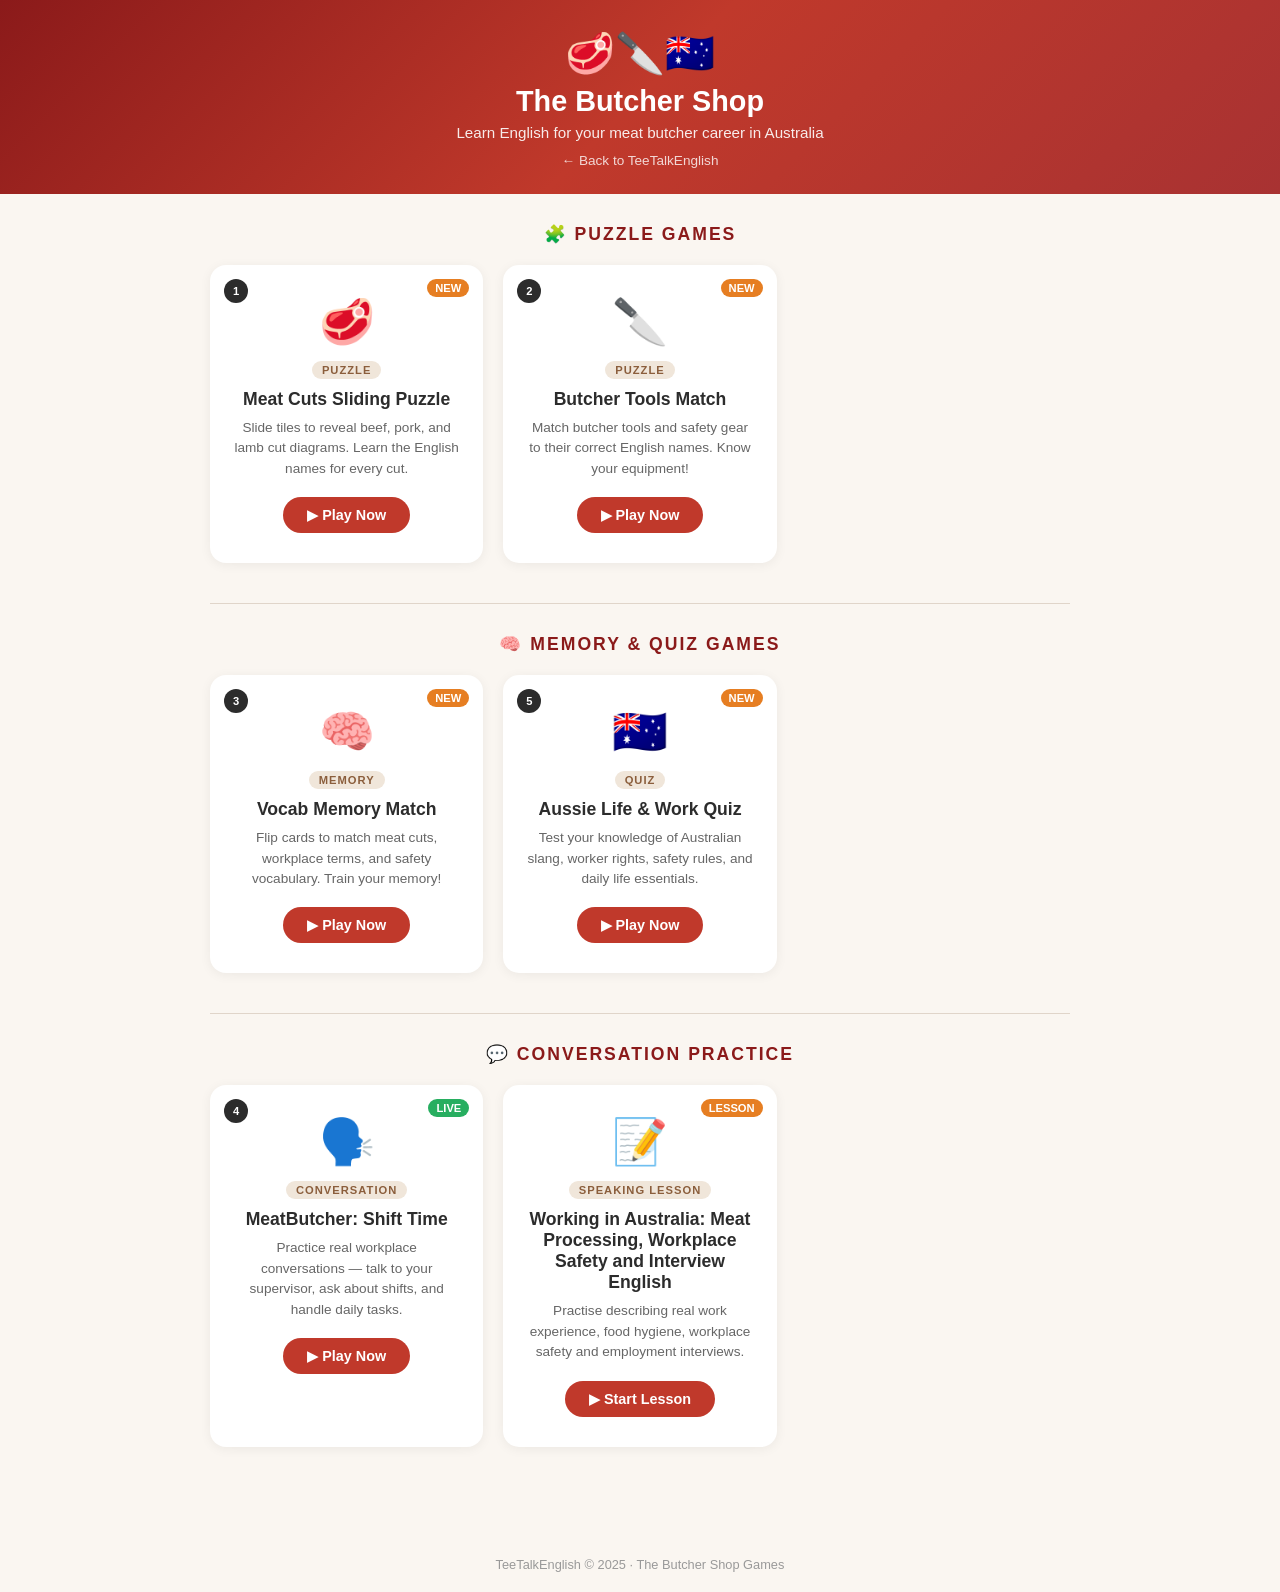
==== commit 5eeb96d8: "meat processing questions" ====
--- a/index.html
+++ b/index.html
@@ -94,6 +94,15 @@
         <a href="game4-shifttime/" class="btn-play">▶ Play Now</a>
       </div>
 
+      <div class="game-card">
+        <span class="card-badge new">LESSON</span>
+        <span class="card-emoji">📝</span>
+        <span class="card-type">Speaking lesson</span>
+        <h3>Working in Australia: Meat Processing, Workplace Safety and Interview English</h3>
+        <p>Practise describing real work experience, food hygiene, workplace safety and employment interviews.</p>
+        <a href="lesson-meat-processing/" class="btn-play">▶ Start Lesson</a>
+      </div>
+
     </div>
 
   </div>
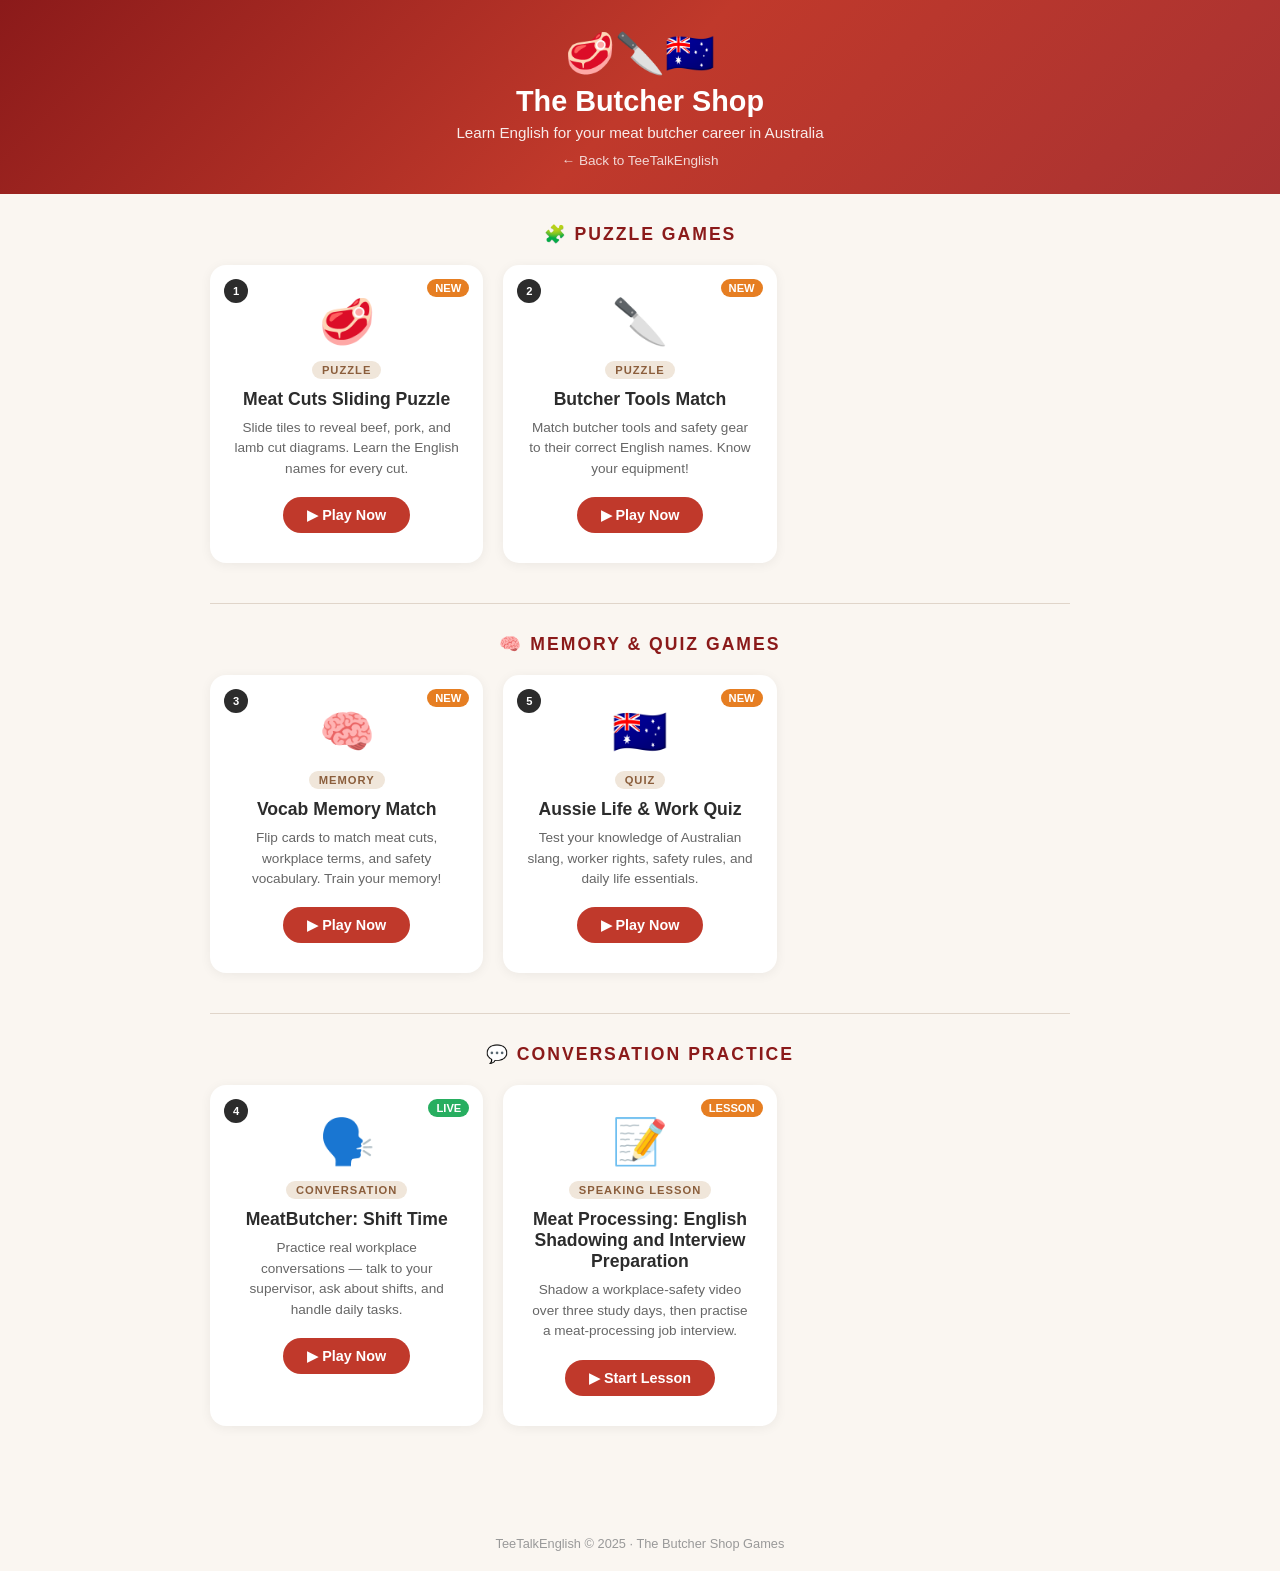
==== commit 6023d116: "less meat process vox problem at meat butcherp ocessing" ====
--- a/index.html
+++ b/index.html
@@ -98,8 +98,8 @@
         <span class="card-badge new">LESSON</span>
         <span class="card-emoji">📝</span>
         <span class="card-type">Speaking lesson</span>
-        <h3>Working in Australia: Meat Processing, Workplace Safety and Interview English</h3>
-        <p>Practise describing real work experience, food hygiene, workplace safety and employment interviews.</p>
+        <h3>Meat Processing: English Shadowing and Interview Preparation</h3>
+        <p>Shadow a workplace-safety video over three study days, then practise a meat-processing job interview.</p>
         <a href="lesson-meat-processing/" class="btn-play">▶ Start Lesson</a>
       </div>
 
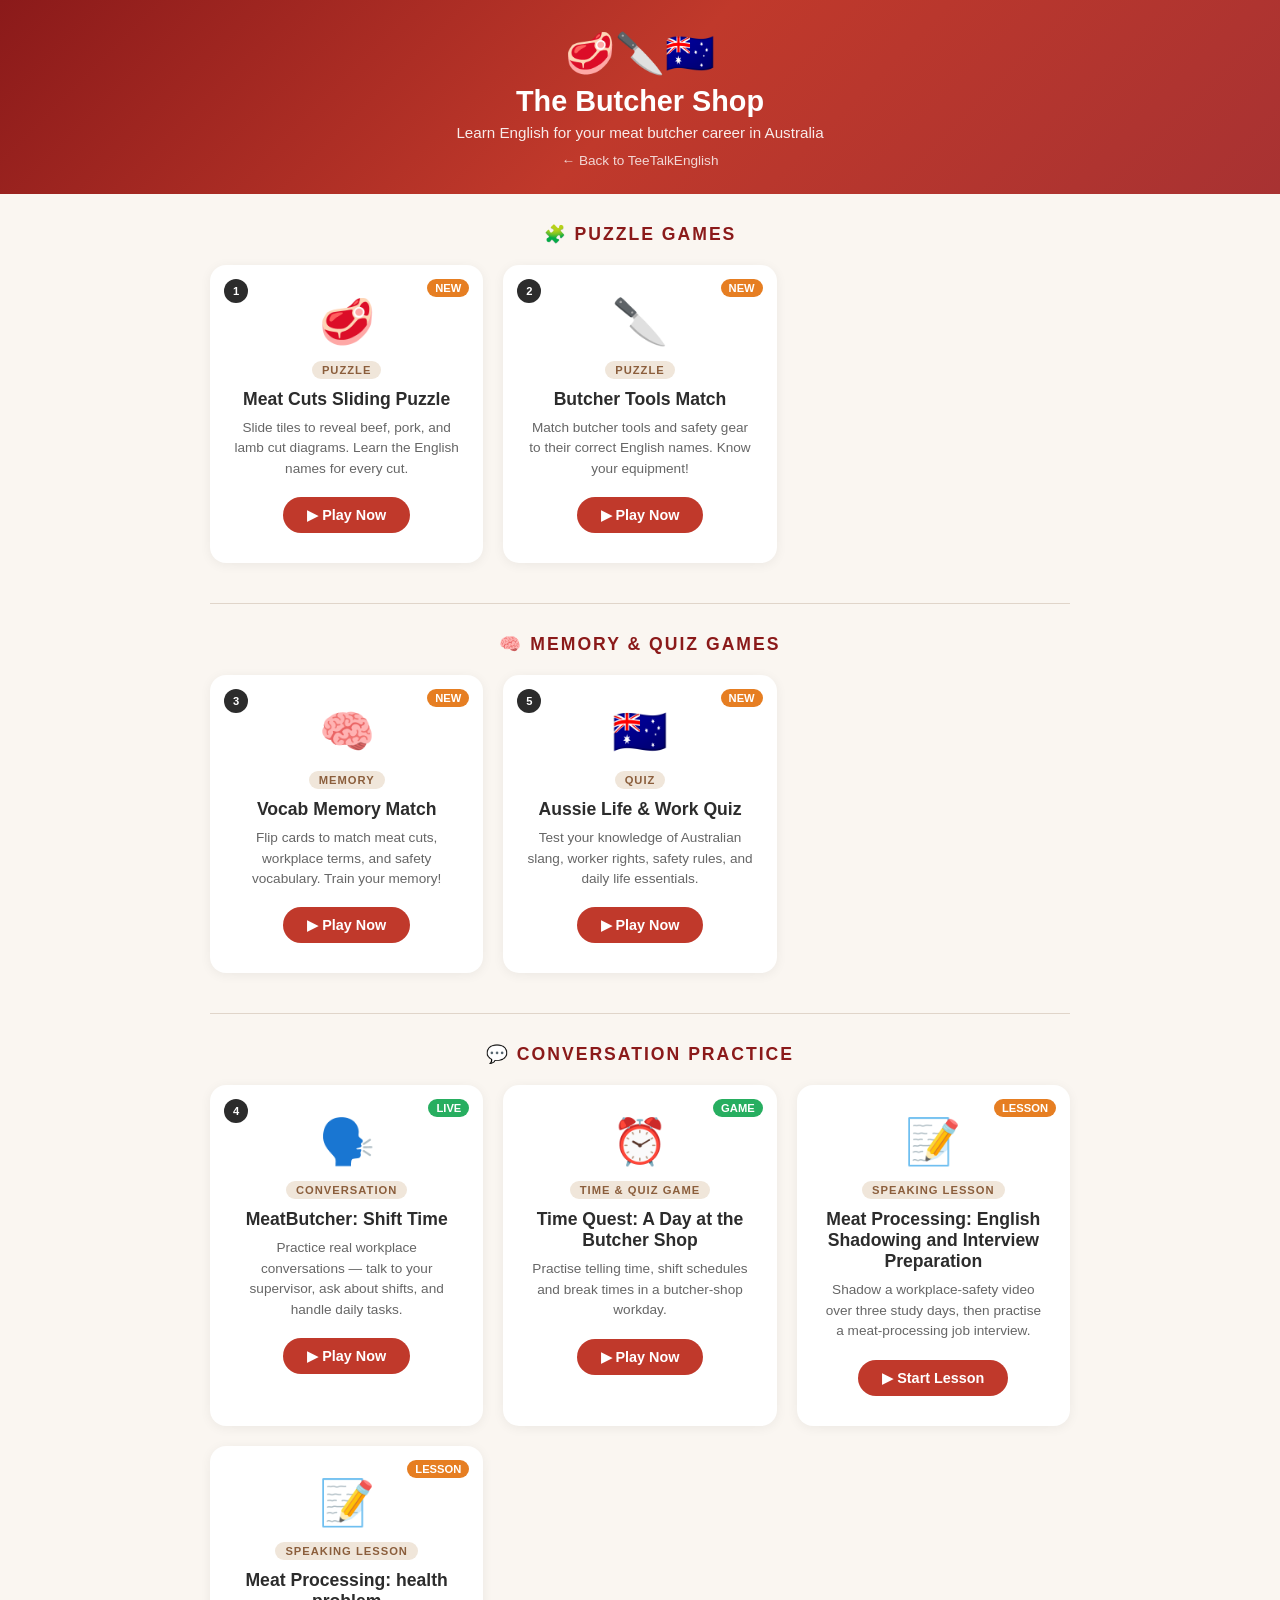
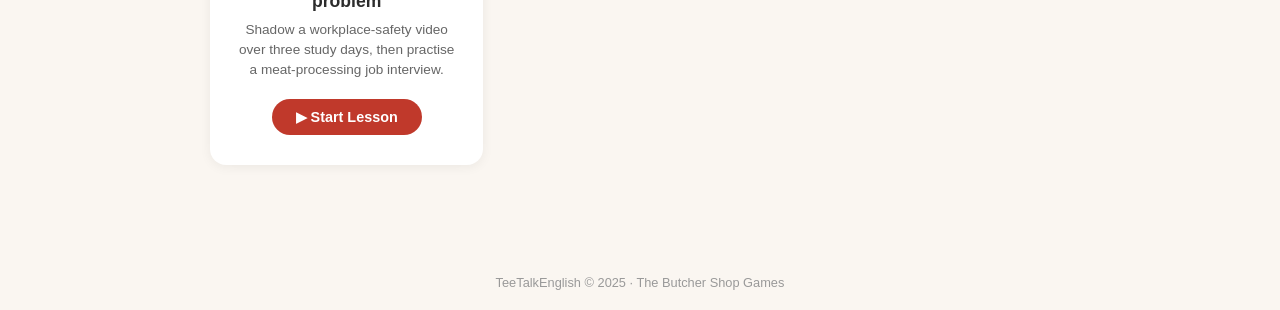
==== commit fe315f44: "seperate 2 intereview meat processing lesson" ====
--- a/index.html
+++ b/index.html
@@ -95,10 +95,27 @@
       </div>
 
       <div class="game-card">
+        <span class="card-badge live">GAME</span>
+        <span class="card-emoji">⏰</span>
+        <span class="card-type">Time &amp; quiz game</span>
+        <h3>Time Quest: A Day at the Butcher Shop</h3>
+        <p>Practise telling time, shift schedules and break times in a butcher-shop workday.</p>
+        <a href="game-meat-processing/" class="btn-play">▶ Play Now</a>
+      </div>
+
+      <div class="game-card">
         <span class="card-badge new">LESSON</span>
         <span class="card-emoji">📝</span>
         <span class="card-type">Speaking lesson</span>
         <h3>Meat Processing: English Shadowing and Interview Preparation</h3>
+        <p>Shadow a workplace-safety video over three study days, then practise a meat-processing job interview.</p>
+        <a href="lesson-meat-processing/" class="btn-play">▶ Start Lesson</a>
+      </div>
+      <div class="game-card">
+        <span class="card-badge new">LESSON</span>
+        <span class="card-emoji">📝</span>
+        <span class="card-type">Speaking lesson</span>
+        <h3>Meat Processing: health problem</h3>
         <p>Shadow a workplace-safety video over three study days, then practise a meat-processing job interview.</p>
         <a href="lesson-meat-processing/" class="btn-play">▶ Start Lesson</a>
       </div>
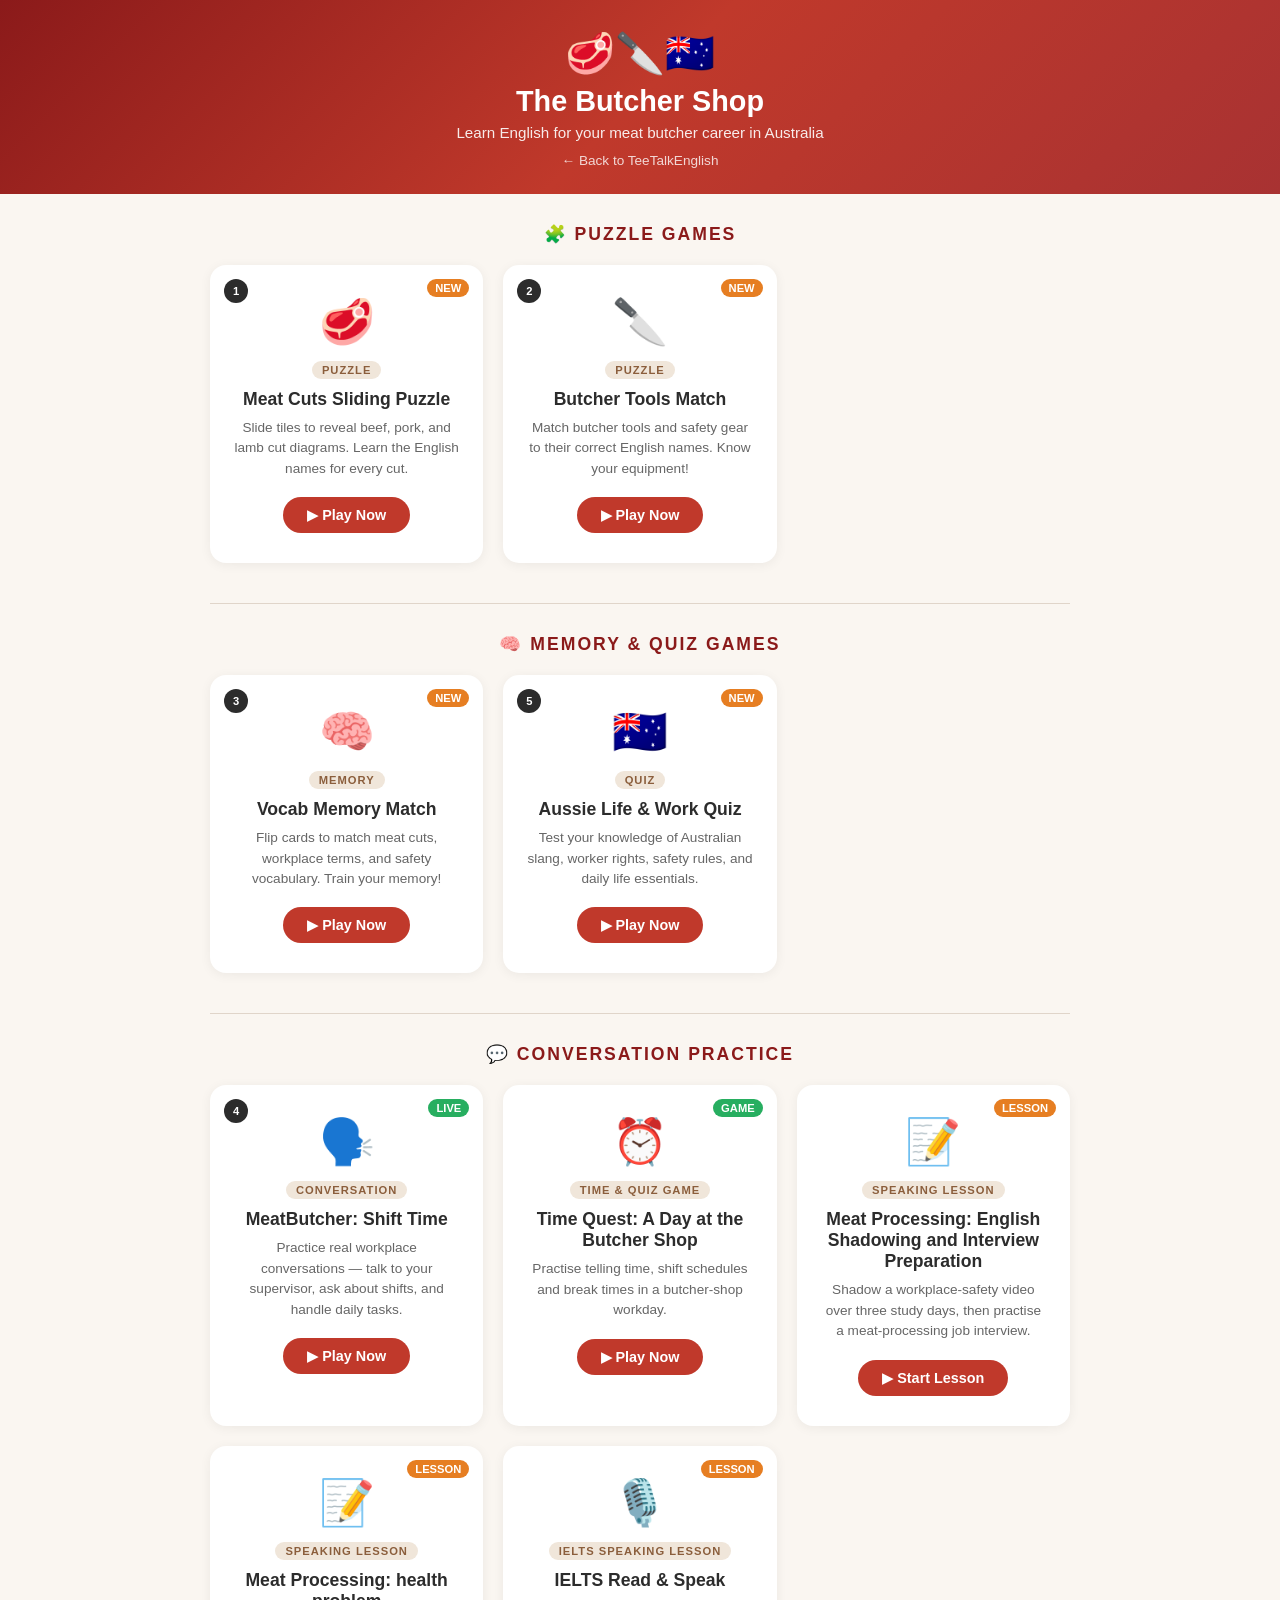
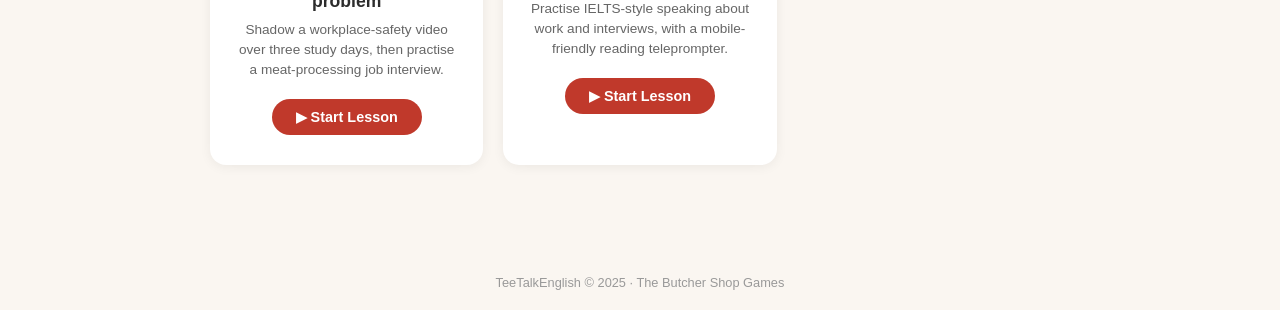
==== commit b787e783: "add ielts section kispeakspespeakign" ====
--- a/index.html
+++ b/index.html
@@ -109,7 +109,7 @@
         <span class="card-type">Speaking lesson</span>
         <h3>Meat Processing: English Shadowing and Interview Preparation</h3>
         <p>Shadow a workplace-safety video over three study days, then practise a meat-processing job interview.</p>
-        <a href="lesson-meat-processing/" class="btn-play">▶ Start Lesson</a>
+        <a href="interview-meat-processing/" class="btn-play">▶ Start Lesson</a>
       </div>
       <div class="game-card">
         <span class="card-badge new">LESSON</span>
@@ -118,6 +118,14 @@
         <h3>Meat Processing: health problem</h3>
         <p>Shadow a workplace-safety video over three study days, then practise a meat-processing job interview.</p>
         <a href="lesson-meat-processing/" class="btn-play">▶ Start Lesson</a>
+      </div>
+      <div class="game-card">
+        <span class="card-badge new">LESSON</span>
+        <span class="card-emoji">🎙️</span>
+        <span class="card-type">IELTS speaking lesson</span>
+        <h3>IELTS Read &amp; Speak</h3>
+        <p>Practise IELTS-style speaking about work and interviews, with a mobile-friendly reading teleprompter.</p>
+        <a href="ielts/read-speak/" class="btn-play">▶ Start Lesson</a>
       </div>
 
     </div>
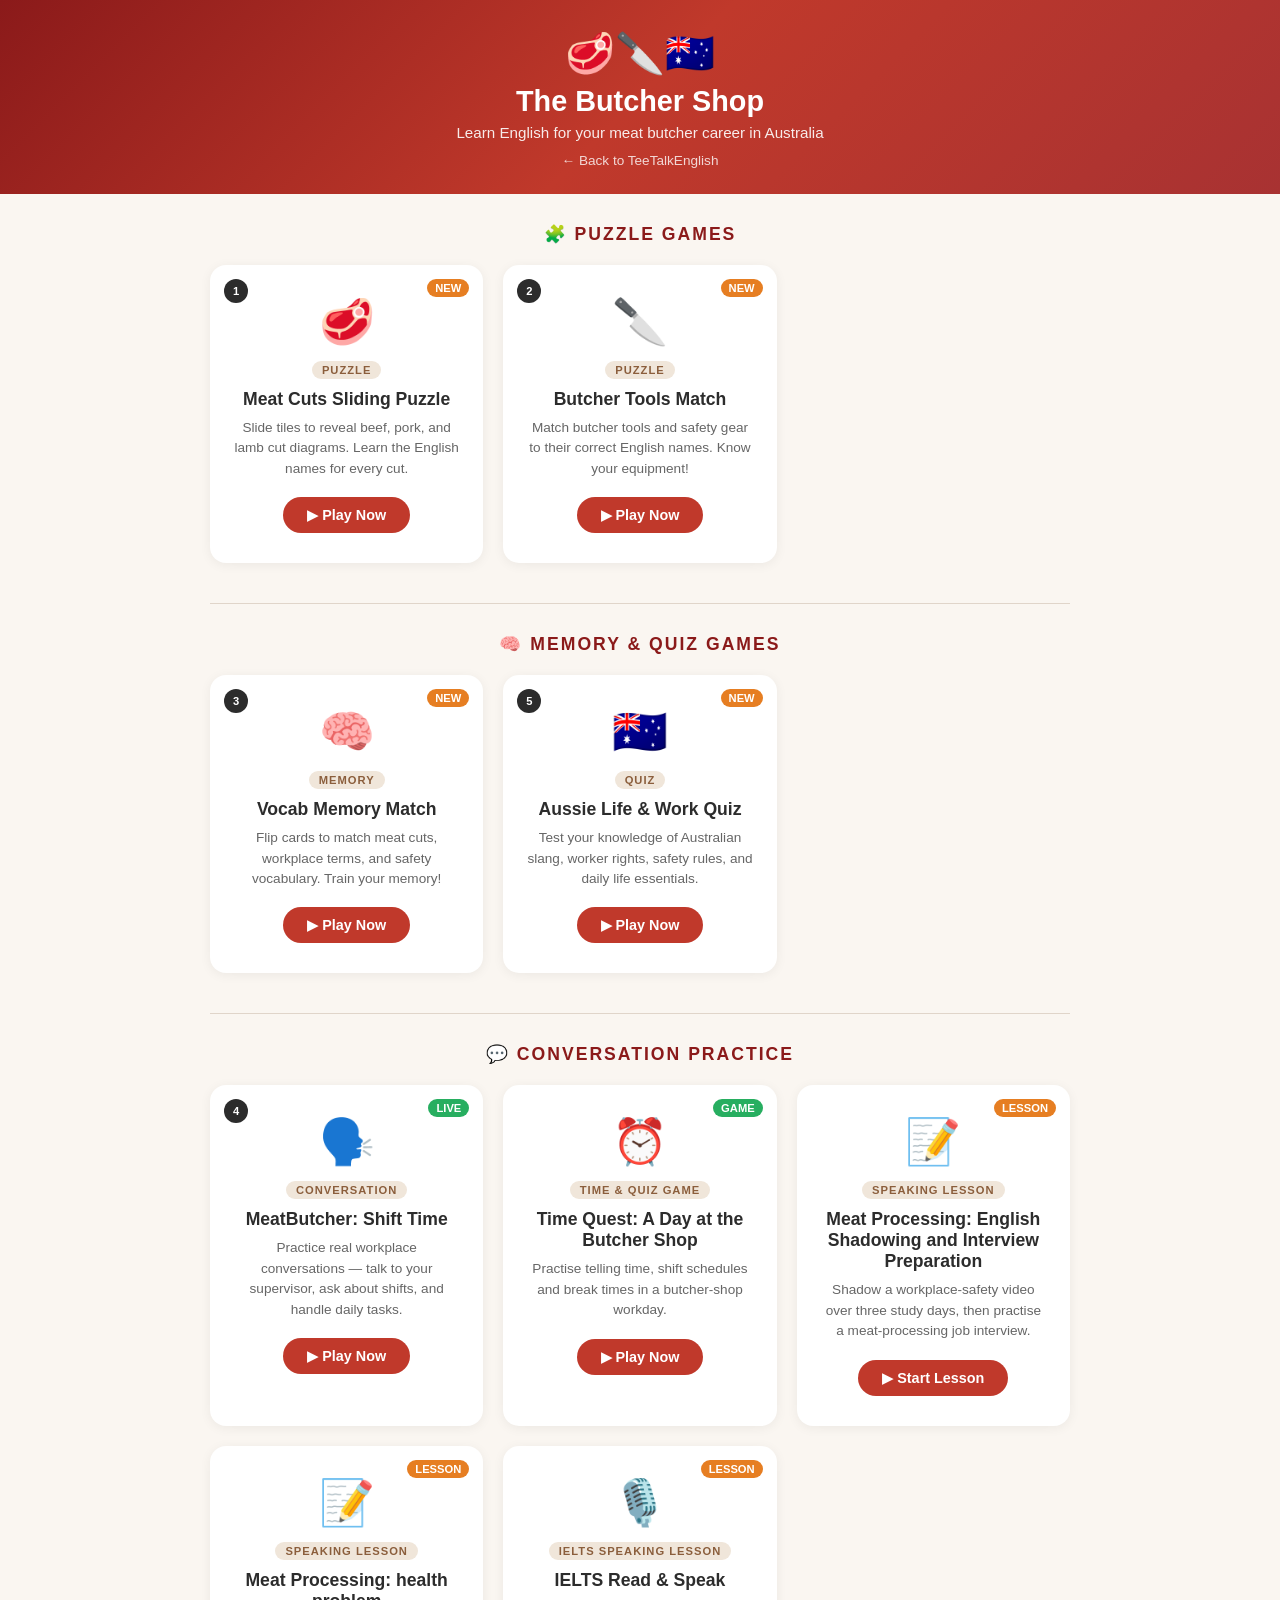
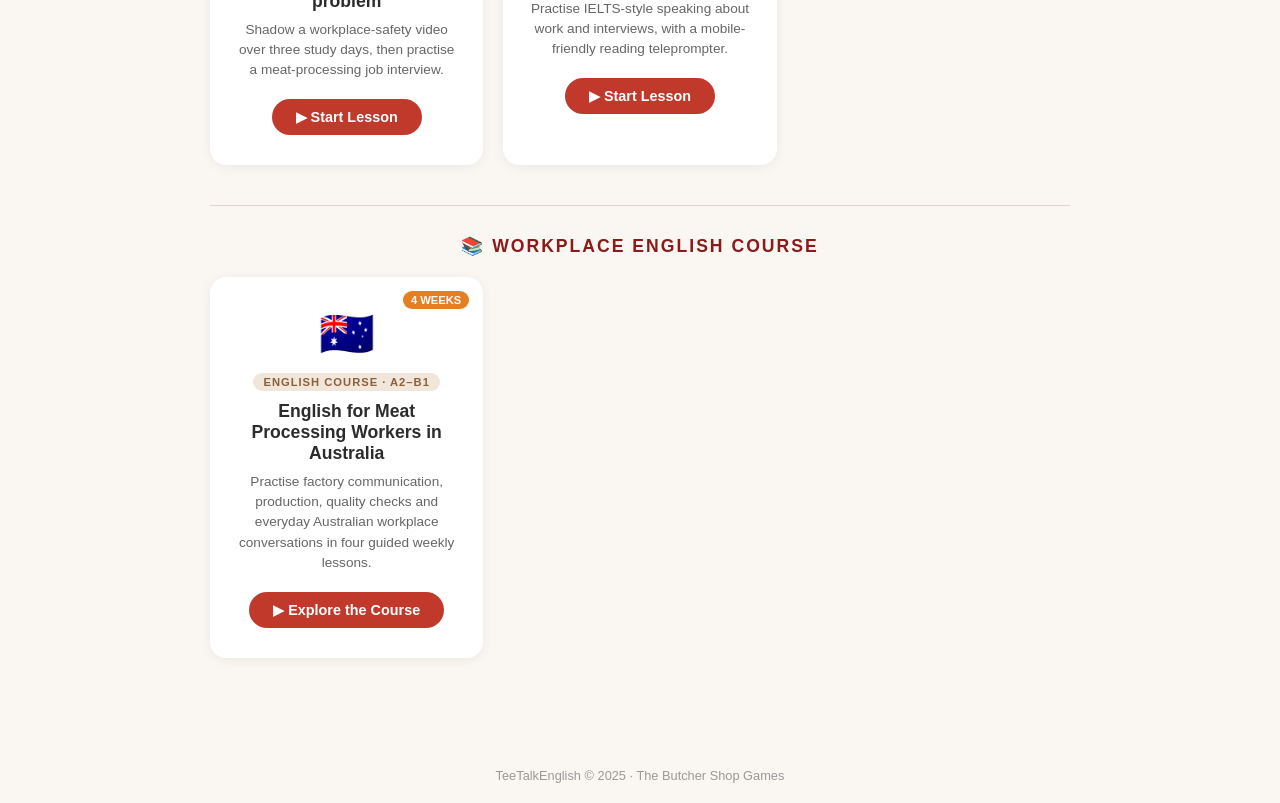
==== commit 68df763b: "week 1 meat processing plant" ====
--- a/index.html
+++ b/index.html
@@ -130,6 +130,21 @@
 
     </div>
 
+    <div class="divider"></div>
+
+    <!-- SEPARATE WORKPLACE ENGLISH COURSE -->
+    <p class="section-title">📚 Workplace English Course</p>
+    <div class="game-grid">
+      <div class="game-card">
+        <span class="card-badge new">4 WEEKS</span>
+        <span class="card-emoji">🇦🇺</span>
+        <span class="card-type">English course · A2–B1</span>
+        <h3>English for Meat Processing Workers in Australia</h3>
+        <p>Practise factory communication, production, quality checks and everyday Australian workplace conversations in four guided weekly lessons.</p>
+        <a href="meat-processing-workers-australia/" class="btn-play">▶ Explore the Course</a>
+      </div>
+    </div>
+
   </div>
 
   <!-- ============ FOOTER ============ -->
